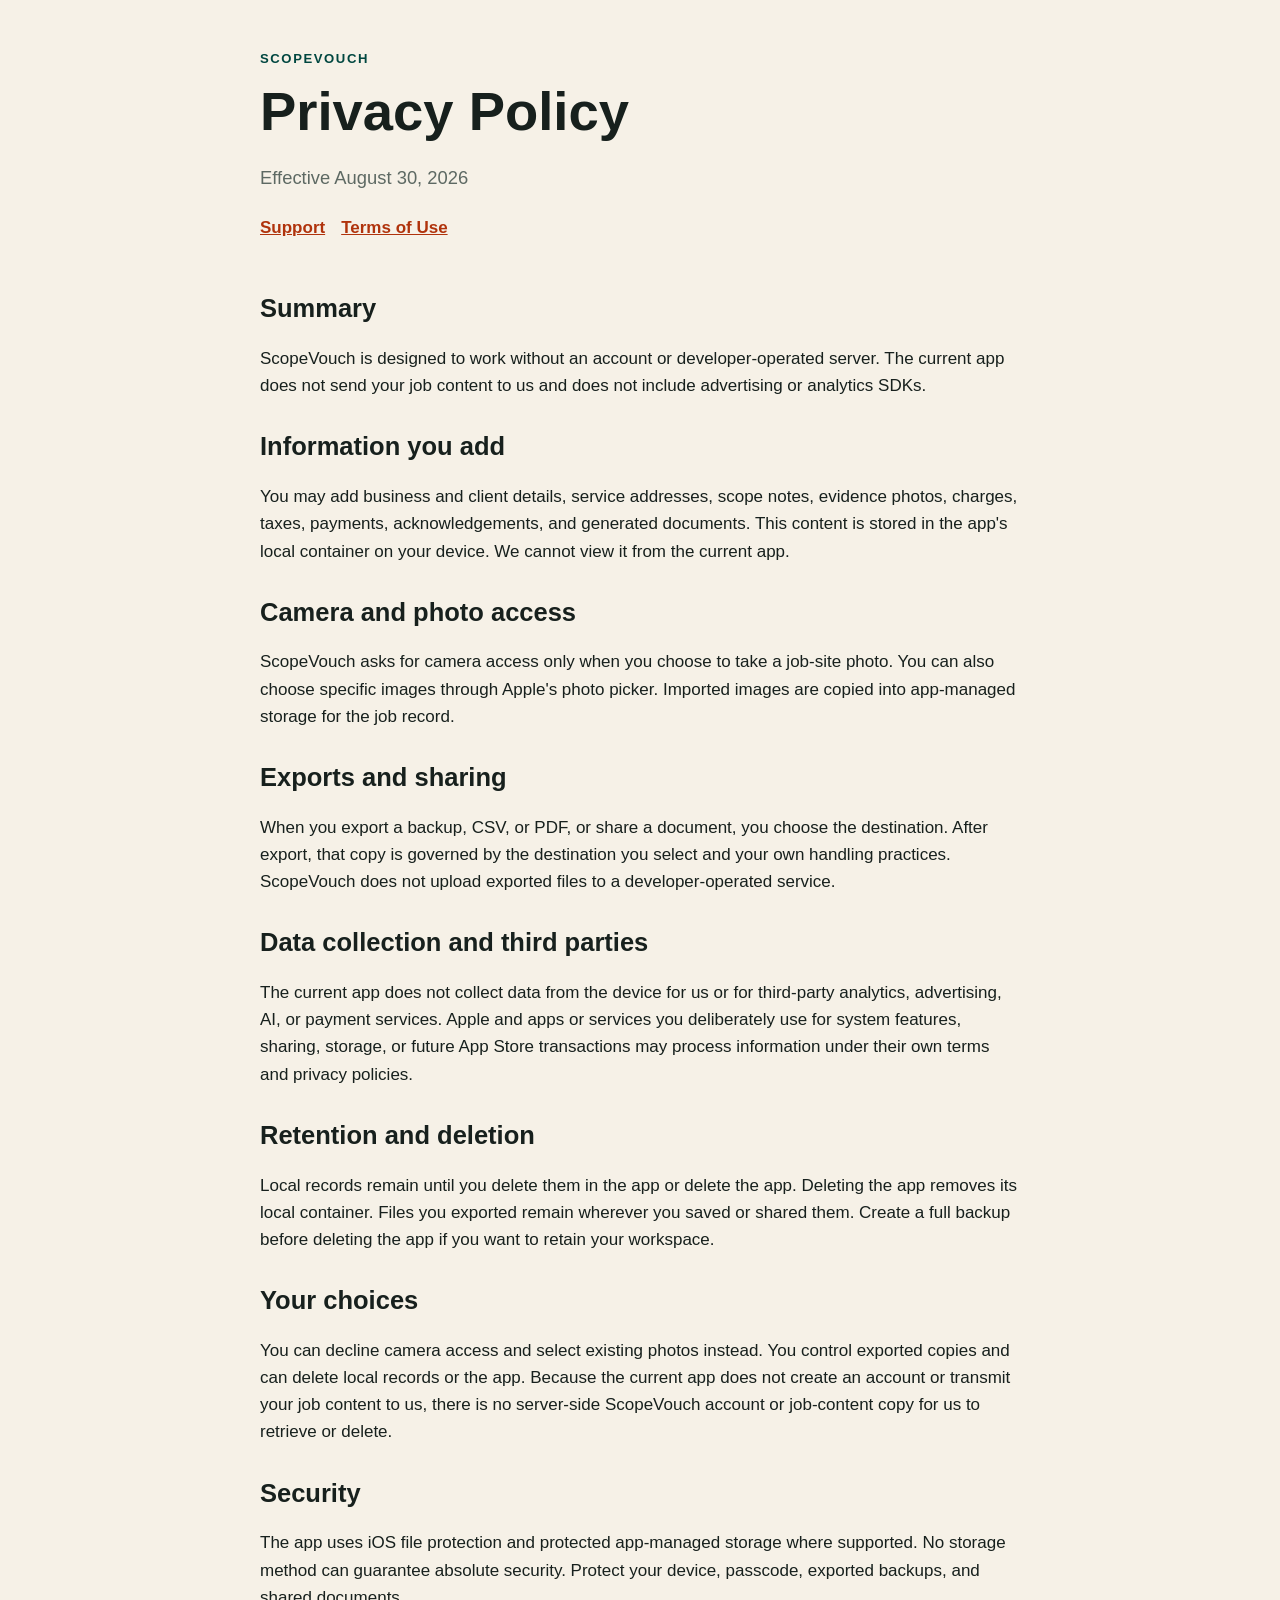
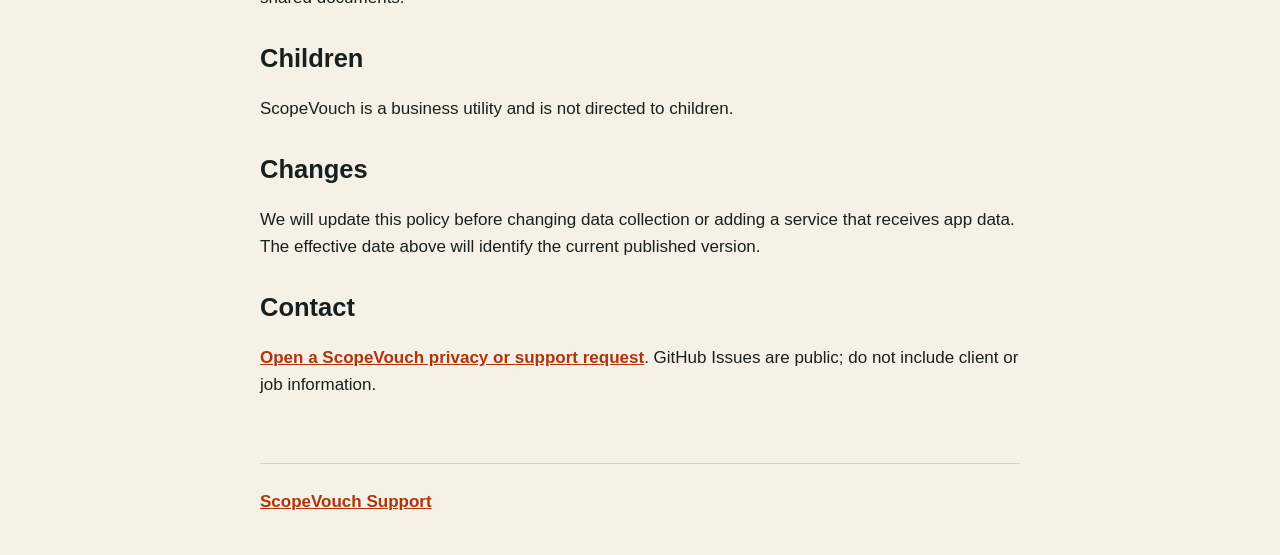
==== privacy.html @ 6683c595 "Publish ScopeVouch support and privacy pages" ====
<!doctype html>
<html lang="en-US">
<head>
  <meta charset="utf-8">
  <meta name="viewport" content="width=device-width, initial-scale=1">
  <title>ScopeVouch Privacy Policy</title>
  <link rel="stylesheet" href="styles.css">
</head>
<body>
  <header>
    <div class="brand">ScopeVouch</div>
    <h1>Privacy Policy</h1>
    <p class="lede">Effective August 30, 2026</p>
    <nav aria-label="Support pages"><a href="index.html">Support</a><a href="terms.html">Terms of Use</a></nav>
  </header>
  <main>
    <h2>Summary</h2>
    <p>ScopeVouch is designed to work without an account or developer-operated server. The current app does not send your job content to us and does not include advertising or analytics SDKs.</p>
    <h2>Information you add</h2>
    <p>You may add business and client details, service addresses, scope notes, evidence photos, charges, taxes, payments, acknowledgements, and generated documents. This content is stored in the app's local container on your device. We cannot view it from the current app.</p>
    <h2>Camera and photo access</h2>
    <p>ScopeVouch asks for camera access only when you choose to take a job-site photo. You can also choose specific images through Apple's photo picker. Imported images are copied into app-managed storage for the job record.</p>
    <h2>Exports and sharing</h2>
    <p>When you export a backup, CSV, or PDF, or share a document, you choose the destination. After export, that copy is governed by the destination you select and your own handling practices. ScopeVouch does not upload exported files to a developer-operated service.</p>
    <h2>Data collection and third parties</h2>
    <p>The current app does not collect data from the device for us or for third-party analytics, advertising, AI, or payment services. Apple and apps or services you deliberately use for system features, sharing, storage, or future App Store transactions may process information under their own terms and privacy policies.</p>
    <h2>Retention and deletion</h2>
    <p>Local records remain until you delete them in the app or delete the app. Deleting the app removes its local container. Files you exported remain wherever you saved or shared them. Create a full backup before deleting the app if you want to retain your workspace.</p>
    <h2>Your choices</h2>
    <p>You can decline camera access and select existing photos instead. You control exported copies and can delete local records or the app. Because the current app does not create an account or transmit your job content to us, there is no server-side ScopeVouch account or job-content copy for us to retrieve or delete.</p>
    <h2>Security</h2>
    <p>The app uses iOS file protection and protected app-managed storage where supported. No storage method can guarantee absolute security. Protect your device, passcode, exported backups, and shared documents.</p>
    <h2>Children</h2>
    <p>ScopeVouch is a business utility and is not directed to children.</p>
    <h2>Changes</h2>
    <p>We will update this policy before changing data collection or adding a service that receives app data. The effective date above will identify the current published version.</p>
    <h2>Contact</h2>
    <p><a href="https://github.com/khoanguyen1192/ScopeVouch-Support/issues/new">Open a ScopeVouch privacy or support request</a>. GitHub Issues are public; do not include client or job information.</p>
  </main>
  <footer><a href="index.html">ScopeVouch Support</a></footer>
</body>
</html>
---- styles.css ----
:root {
  color-scheme: light dark;
  --canvas: #f6f1e7;
  --surface: #fffdf8;
  --ink: #17201d;
  --muted: #5d6963;
  --action: #b0330c;
  --ready: #004740;
  --line: color-mix(in srgb, var(--ink) 16%, transparent);
}

* { box-sizing: border-box; }

body {
  margin: 0;
  background: var(--canvas);
  color: var(--ink);
  font: 17px/1.6 -apple-system, BlinkMacSystemFont, "Segoe UI", sans-serif;
}

header, main, footer {
  width: min(760px, calc(100% - 40px));
  margin-inline: auto;
}

header { padding: 48px 0 20px; }
main { padding-bottom: 48px; }
footer {
  border-top: 1px solid var(--line);
  padding: 24px 0 40px;
  color: var(--muted);
}

.brand {
  color: var(--ready);
  font-size: .82rem;
  font-weight: 800;
  letter-spacing: .12em;
  text-transform: uppercase;
}

h1, h2 { line-height: 1.2; }
h1 { margin: 10px 0; font-size: clamp(2rem, 7vw, 3.4rem); }
h2 { margin-top: 2rem; }

.lede { color: var(--muted); font-size: 1.15rem; }
.card {
  margin: 22px 0;
  padding: 22px;
  background: var(--surface);
  border: 1px solid var(--line);
  border-radius: 14px;
}

a { color: var(--action); font-weight: 650; }
nav { display: flex; flex-wrap: wrap; gap: 16px; margin-top: 22px; }
li + li { margin-top: .5rem; }
code { overflow-wrap: anywhere; }

@media (prefers-color-scheme: dark) {
  :root {
    --canvas: #111513;
    --surface: #1c2320;
    --ink: #f4f1e9;
    --muted: #b9c2bd;
    --action: #ff6e38;
    --ready: #5cd6c7;
  }
}
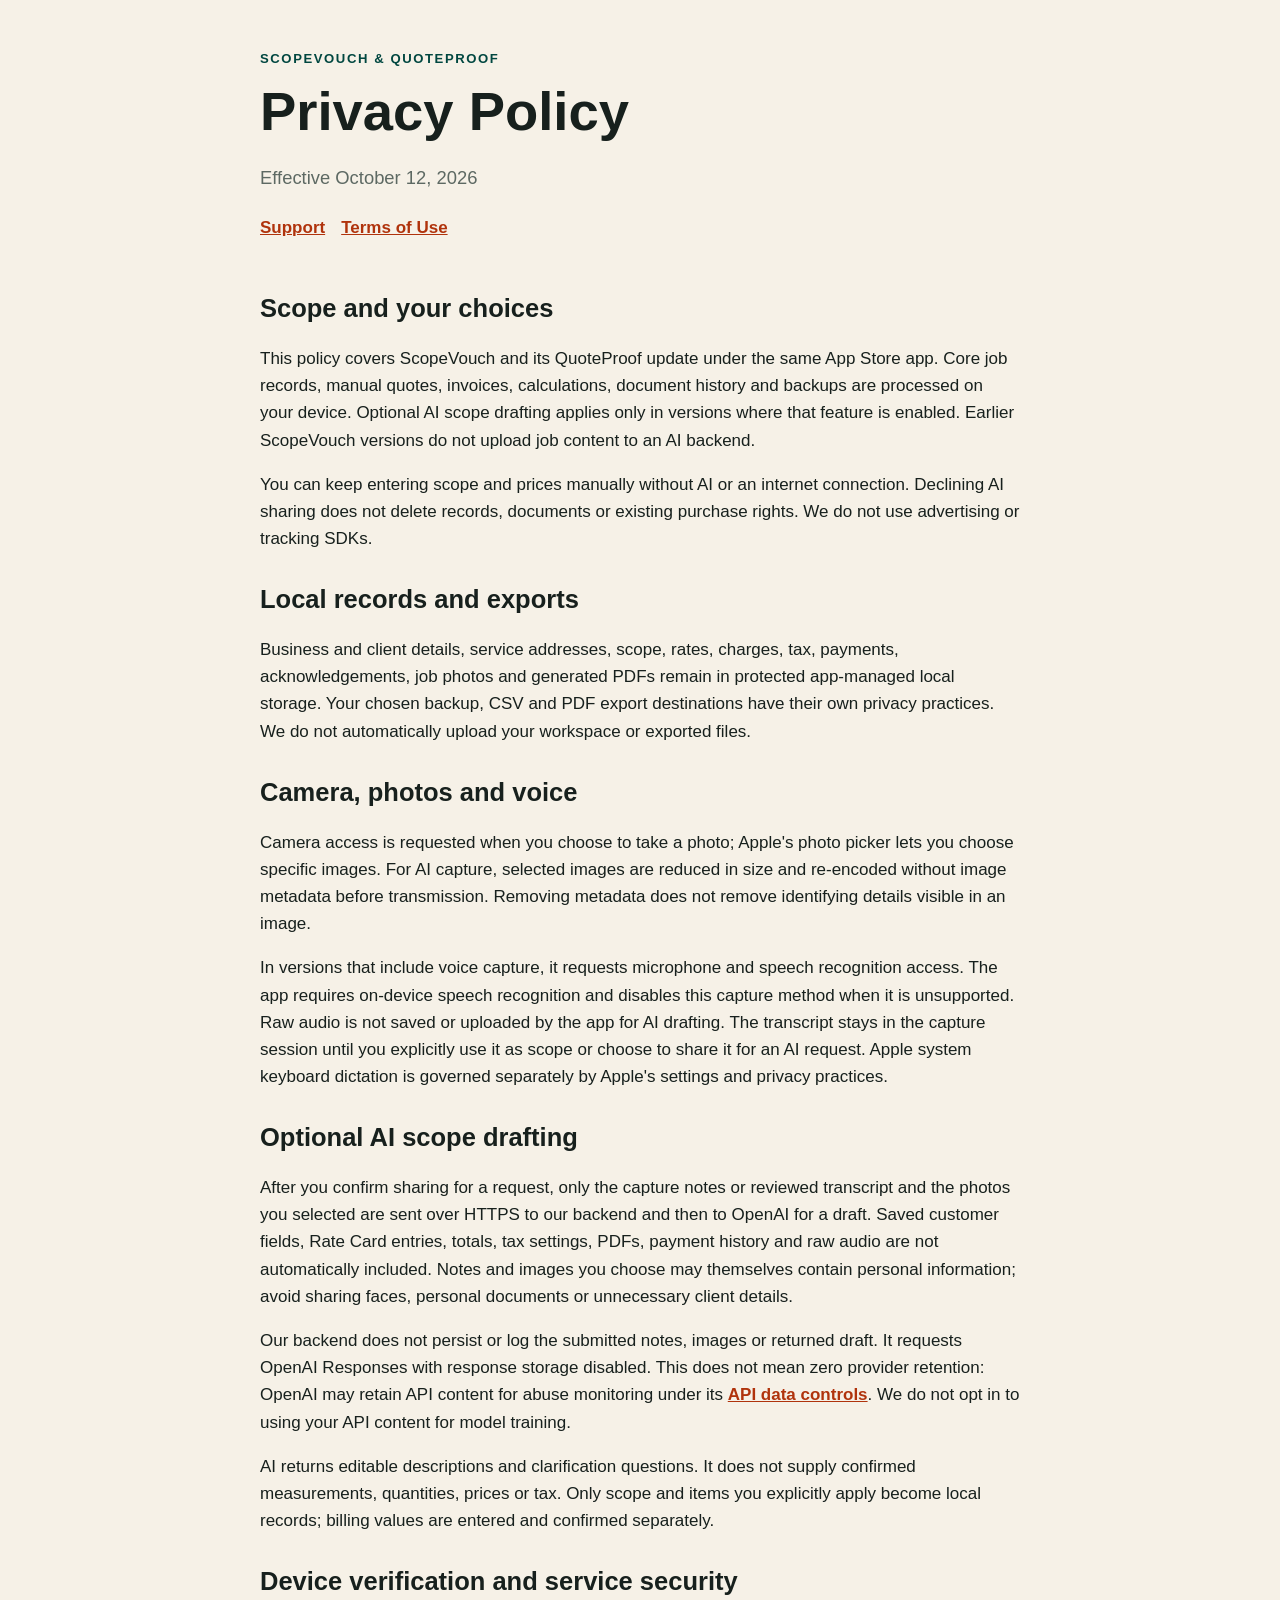
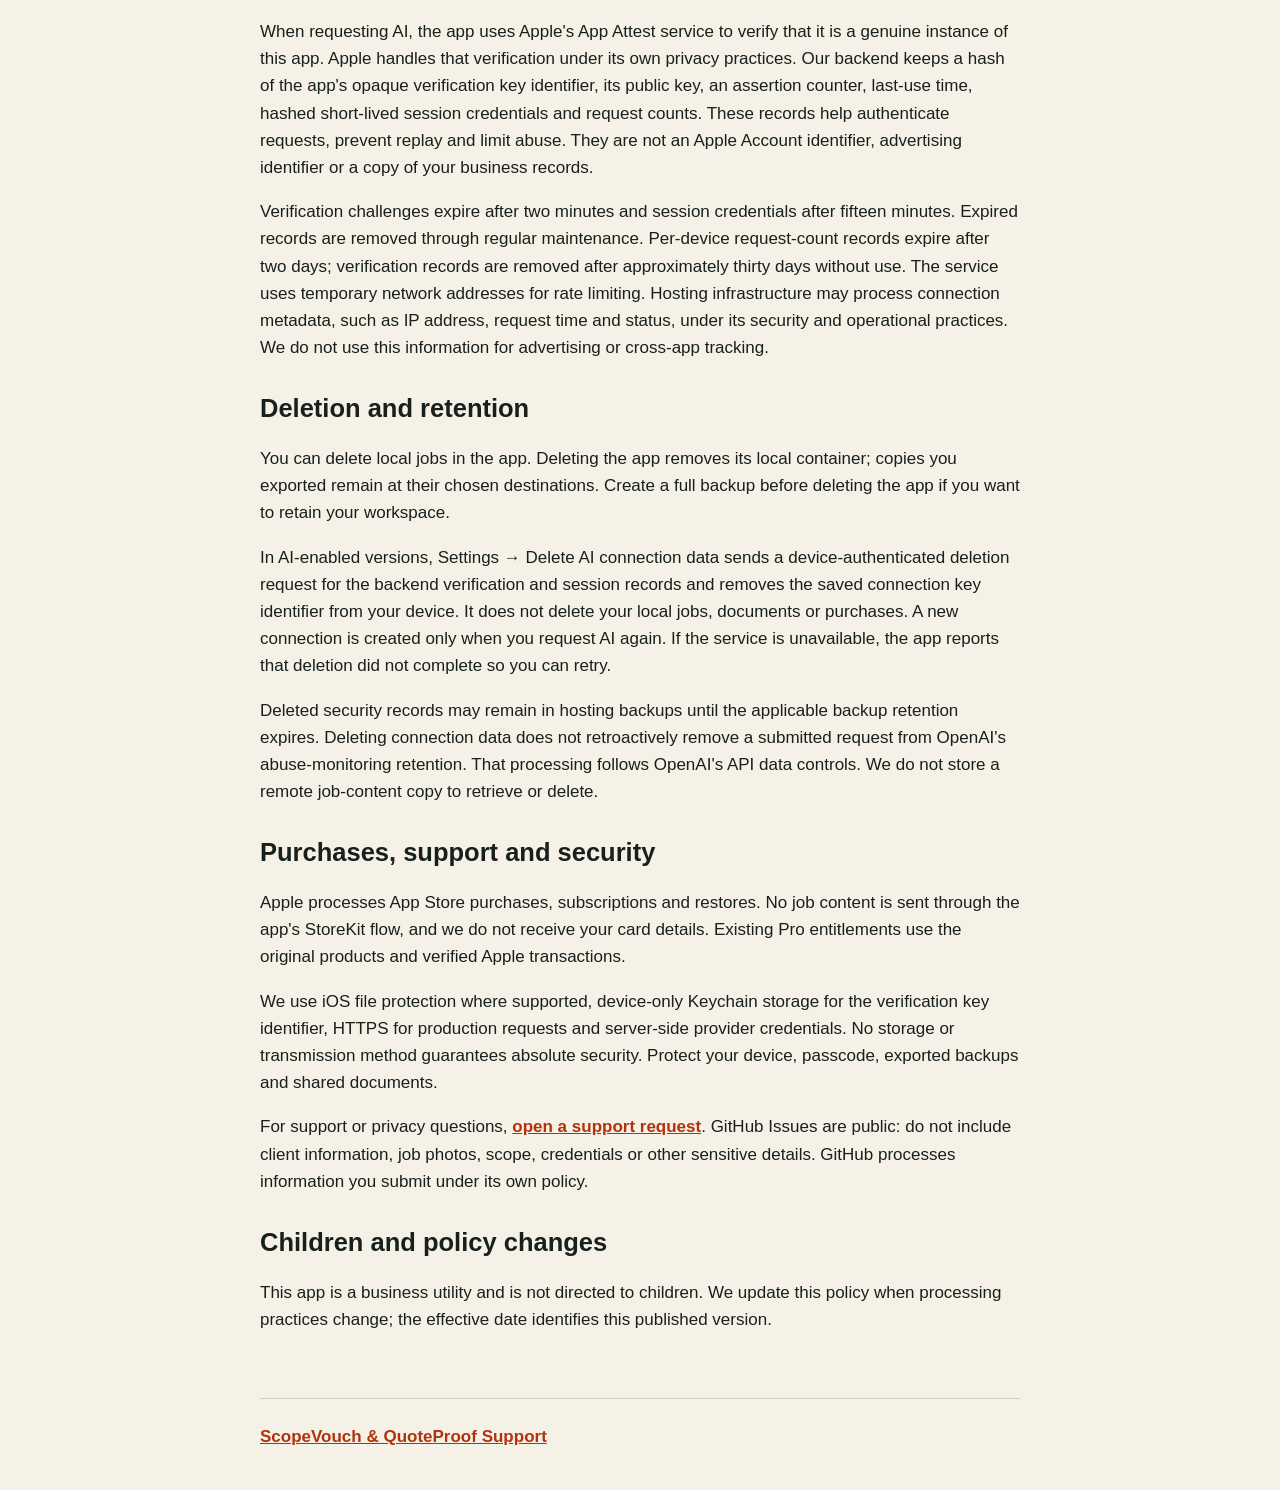
==== commit 1b6fa6cf: "docs: explain optional QuoteProof AI and device privacy" ====
--- a/privacy.html
+++ b/privacy.html
@@ -3,40 +3,43 @@
 <head>
   <meta charset="utf-8">
   <meta name="viewport" content="width=device-width, initial-scale=1">
-  <title>ScopeVouch Privacy Policy</title>
+  <title>ScopeVouch &amp; QuoteProof Privacy Policy</title>
   <link rel="stylesheet" href="styles.css">
 </head>
 <body>
   <header>
-    <div class="brand">ScopeVouch</div>
+    <div class="brand">ScopeVouch &amp; QuoteProof</div>
     <h1>Privacy Policy</h1>
-    <p class="lede">Effective August 30, 2026</p>
+    <p class="lede">Effective October 12, 2026</p>
     <nav aria-label="Support pages"><a href="index.html">Support</a><a href="terms.html">Terms of Use</a></nav>
   </header>
   <main>
-    <h2>Summary</h2>
-    <p>ScopeVouch is designed to work without an account or developer-operated server. The current app does not send your job content to us and does not include advertising or analytics SDKs.</p>
-    <h2>Information you add</h2>
-    <p>You may add business and client details, service addresses, scope notes, evidence photos, charges, taxes, payments, acknowledgements, and generated documents. This content is stored in the app's local container on your device. We cannot view it from the current app.</p>
-    <h2>Camera and photo access</h2>
-    <p>ScopeVouch asks for camera access only when you choose to take a job-site photo. You can also choose specific images through Apple's photo picker. Imported images are copied into app-managed storage for the job record.</p>
-    <h2>Exports and sharing</h2>
-    <p>When you export a backup, CSV, or PDF, or share a document, you choose the destination. After export, that copy is governed by the destination you select and your own handling practices. ScopeVouch does not upload exported files to a developer-operated service.</p>
-    <h2>Data collection and third parties</h2>
-    <p>The current app does not collect data from the device for us or for third-party analytics, advertising, AI, or payment services. Apple and apps or services you deliberately use for system features, sharing, storage, or future App Store transactions may process information under their own terms and privacy policies.</p>
-    <h2>Retention and deletion</h2>
-    <p>Local records remain until you delete them in the app or delete the app. Deleting the app removes its local container. Files you exported remain wherever you saved or shared them. Create a full backup before deleting the app if you want to retain your workspace.</p>
-    <h2>Your choices</h2>
-    <p>You can decline camera access and select existing photos instead. You control exported copies and can delete local records or the app. Because the current app does not create an account or transmit your job content to us, there is no server-side ScopeVouch account or job-content copy for us to retrieve or delete.</p>
-    <h2>Security</h2>
-    <p>The app uses iOS file protection and protected app-managed storage where supported. No storage method can guarantee absolute security. Protect your device, passcode, exported backups, and shared documents.</p>
-    <h2>Children</h2>
-    <p>ScopeVouch is a business utility and is not directed to children.</p>
-    <h2>Changes</h2>
-    <p>We will update this policy before changing data collection or adding a service that receives app data. The effective date above will identify the current published version.</p>
-    <h2>Contact</h2>
-    <p><a href="https://github.com/khoanguyen1192/ScopeVouch-Support/issues/new">Open a ScopeVouch privacy or support request</a>. GitHub Issues are public; do not include client or job information.</p>
+    <h2>Scope and your choices</h2>
+    <p>This policy covers ScopeVouch and its QuoteProof update under the same App Store app. Core job records, manual quotes, invoices, calculations, document history and backups are processed on your device. Optional AI scope drafting applies only in versions where that feature is enabled. Earlier ScopeVouch versions do not upload job content to an AI backend.</p>
+    <p>You can keep entering scope and prices manually without AI or an internet connection. Declining AI sharing does not delete records, documents or existing purchase rights. We do not use advertising or tracking SDKs.</p>
+    <h2>Local records and exports</h2>
+    <p>Business and client details, service addresses, scope, rates, charges, tax, payments, acknowledgements, job photos and generated PDFs remain in protected app-managed local storage. Your chosen backup, CSV and PDF export destinations have their own privacy practices. We do not automatically upload your workspace or exported files.</p>
+    <h2>Camera, photos and voice</h2>
+    <p>Camera access is requested when you choose to take a photo; Apple's photo picker lets you choose specific images. For AI capture, selected images are reduced in size and re-encoded without image metadata before transmission. Removing metadata does not remove identifying details visible in an image.</p>
+    <p>In versions that include voice capture, it requests microphone and speech recognition access. The app requires on-device speech recognition and disables this capture method when it is unsupported. Raw audio is not saved or uploaded by the app for AI drafting. The transcript stays in the capture session until you explicitly use it as scope or choose to share it for an AI request. Apple system keyboard dictation is governed separately by Apple's settings and privacy practices.</p>
+    <h2>Optional AI scope drafting</h2>
+    <p>After you confirm sharing for a request, only the capture notes or reviewed transcript and the photos you selected are sent over HTTPS to our backend and then to OpenAI for a draft. Saved customer fields, Rate Card entries, totals, tax settings, PDFs, payment history and raw audio are not automatically included. Notes and images you choose may themselves contain personal information; avoid sharing faces, personal documents or unnecessary client details.</p>
+    <p>Our backend does not persist or log the submitted notes, images or returned draft. It requests OpenAI Responses with response storage disabled. This does not mean zero provider retention: OpenAI may retain API content for abuse monitoring under its <a href="https://developers.openai.com/api/docs/guides/your-data">API data controls</a>. We do not opt in to using your API content for model training.</p>
+    <p>AI returns editable descriptions and clarification questions. It does not supply confirmed measurements, quantities, prices or tax. Only scope and items you explicitly apply become local records; billing values are entered and confirmed separately.</p>
+    <h2>Device verification and service security</h2>
+    <p>When requesting AI, the app uses Apple's App Attest service to verify that it is a genuine instance of this app. Apple handles that verification under its own privacy practices. Our backend keeps a hash of the app's opaque verification key identifier, its public key, an assertion counter, last-use time, hashed short-lived session credentials and request counts. These records help authenticate requests, prevent replay and limit abuse. They are not an Apple Account identifier, advertising identifier or a copy of your business records.</p>
+    <p>Verification challenges expire after two minutes and session credentials after fifteen minutes. Expired records are removed through regular maintenance. Per-device request-count records expire after two days; verification records are removed after approximately thirty days without use. The service uses temporary network addresses for rate limiting. Hosting infrastructure may process connection metadata, such as IP address, request time and status, under its security and operational practices. We do not use this information for advertising or cross-app tracking.</p>
+    <h2>Deletion and retention</h2>
+    <p>You can delete local jobs in the app. Deleting the app removes its local container; copies you exported remain at their chosen destinations. Create a full backup before deleting the app if you want to retain your workspace.</p>
+    <p>In AI-enabled versions, Settings → Delete AI connection data sends a device-authenticated deletion request for the backend verification and session records and removes the saved connection key identifier from your device. It does not delete your local jobs, documents or purchases. A new connection is created only when you request AI again. If the service is unavailable, the app reports that deletion did not complete so you can retry.</p>
+    <p>Deleted security records may remain in hosting backups until the applicable backup retention expires. Deleting connection data does not retroactively remove a submitted request from OpenAI's abuse-monitoring retention. That processing follows OpenAI's API data controls. We do not store a remote job-content copy to retrieve or delete.</p>
+    <h2>Purchases, support and security</h2>
+    <p>Apple processes App Store purchases, subscriptions and restores. No job content is sent through the app's StoreKit flow, and we do not receive your card details. Existing Pro entitlements use the original products and verified Apple transactions.</p>
+    <p>We use iOS file protection where supported, device-only Keychain storage for the verification key identifier, HTTPS for production requests and server-side provider credentials. No storage or transmission method guarantees absolute security. Protect your device, passcode, exported backups and shared documents.</p>
+    <p>For support or privacy questions, <a href="https://github.com/khoanguyen1192/ScopeVouch-Support/issues/new">open a support request</a>. GitHub Issues are public: do not include client information, job photos, scope, credentials or other sensitive details. GitHub processes information you submit under its own policy.</p>
+    <h2>Children and policy changes</h2>
+    <p>This app is a business utility and is not directed to children. We update this policy when processing practices change; the effective date identifies this published version.</p>
   </main>
-  <footer><a href="index.html">ScopeVouch Support</a></footer>
+  <footer><a href="index.html">ScopeVouch &amp; QuoteProof Support</a></footer>
 </body>
 </html>
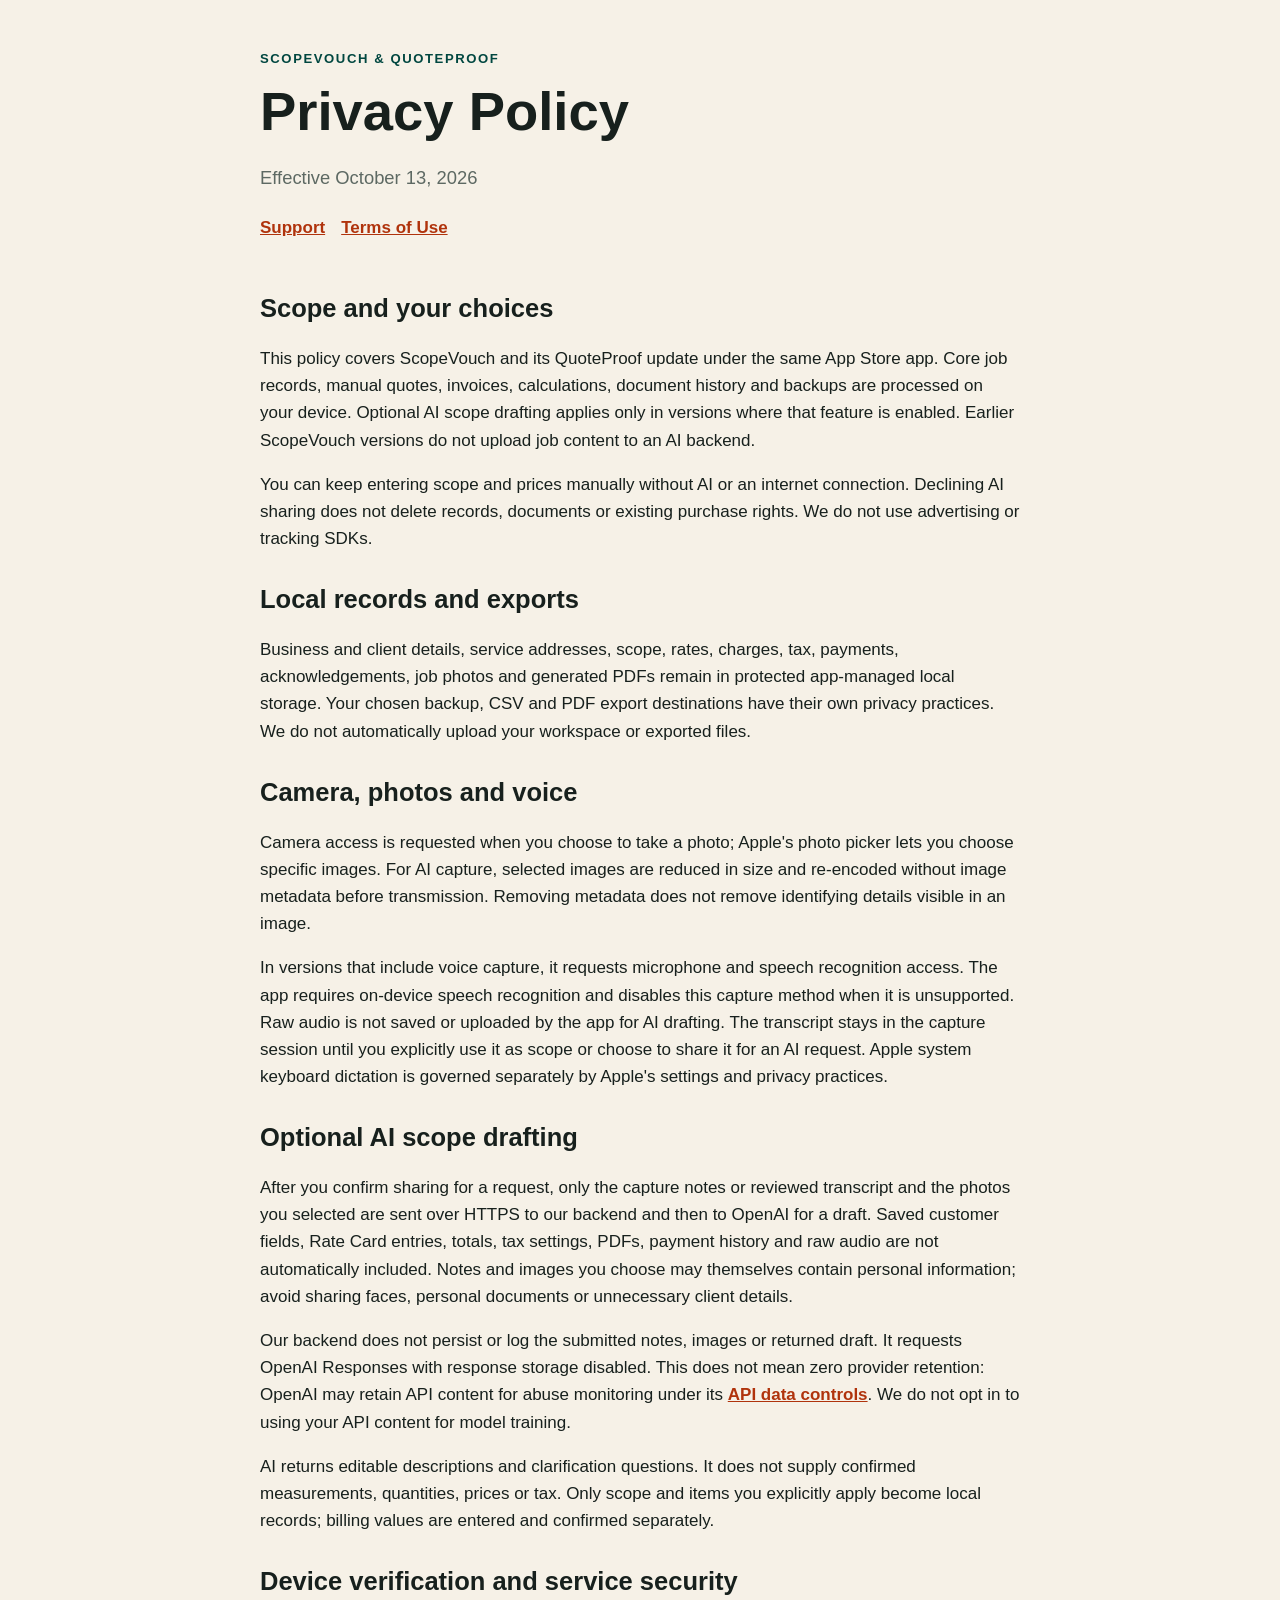
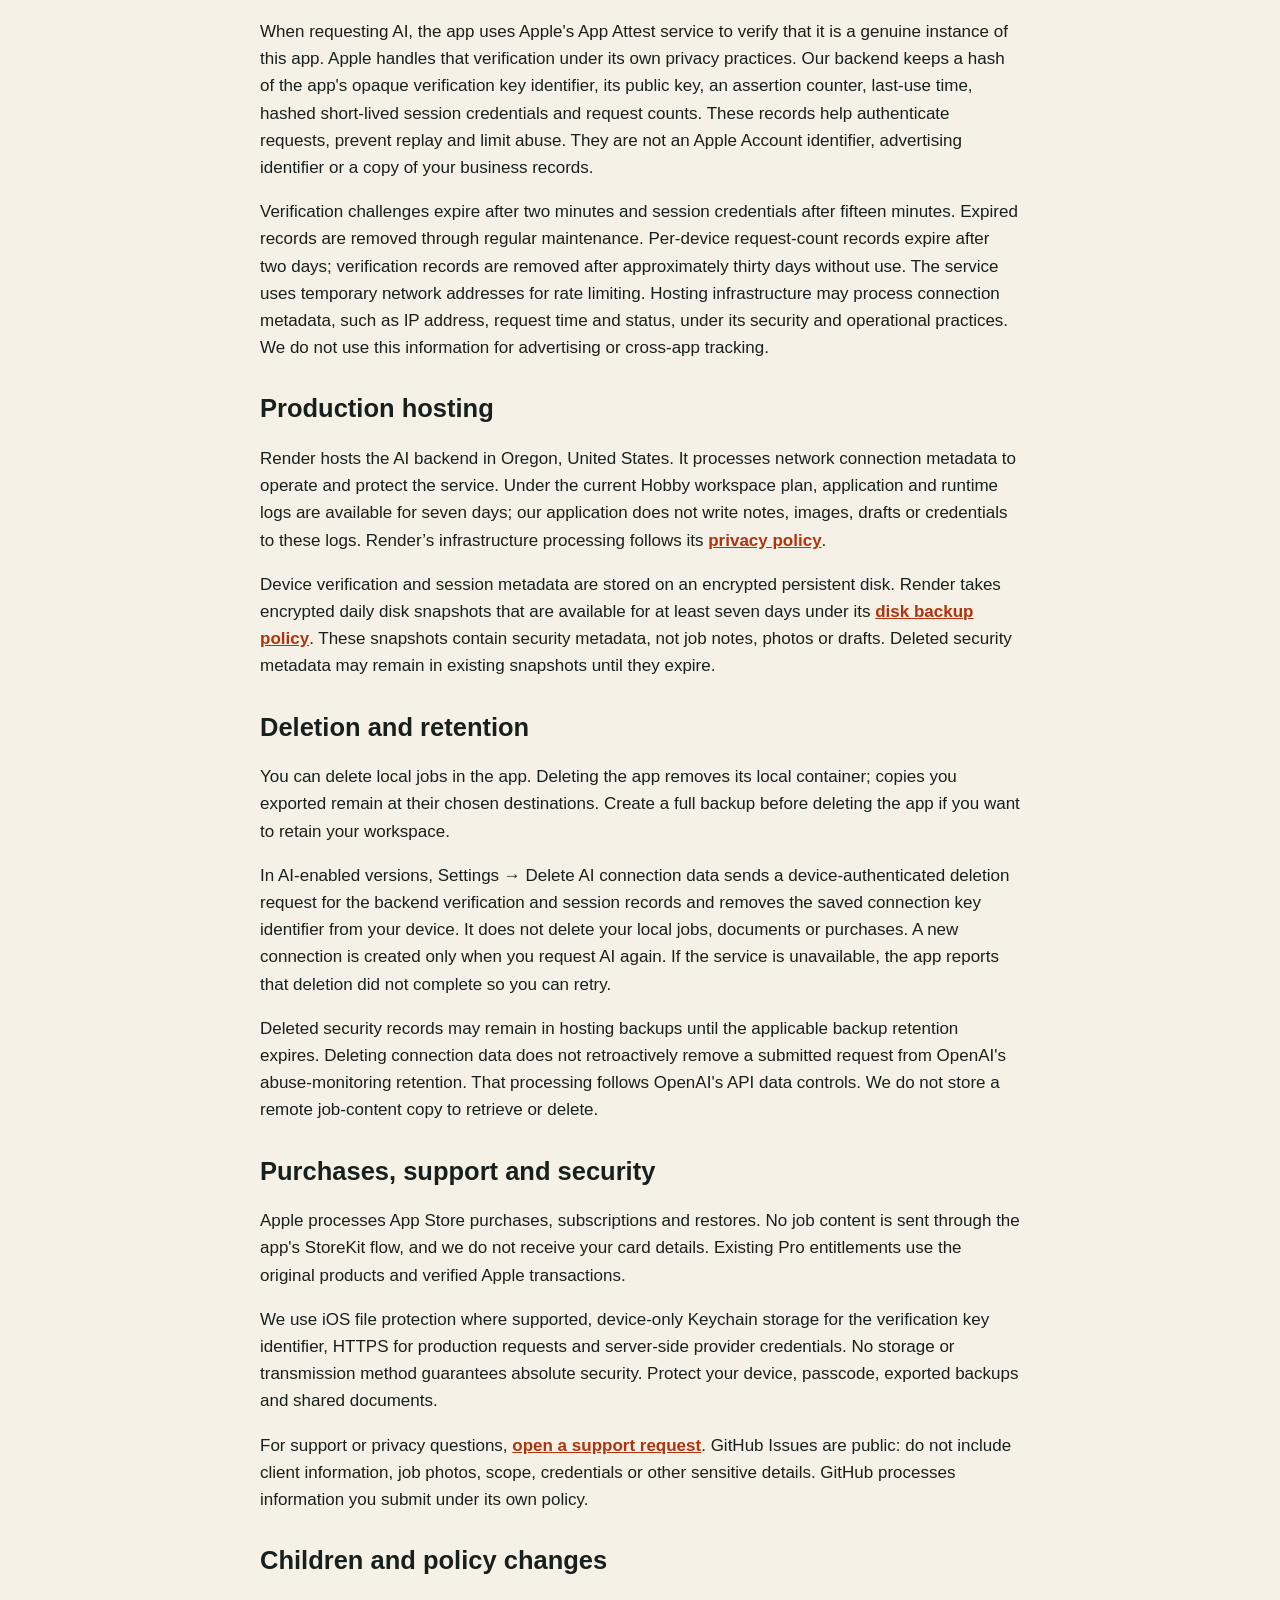
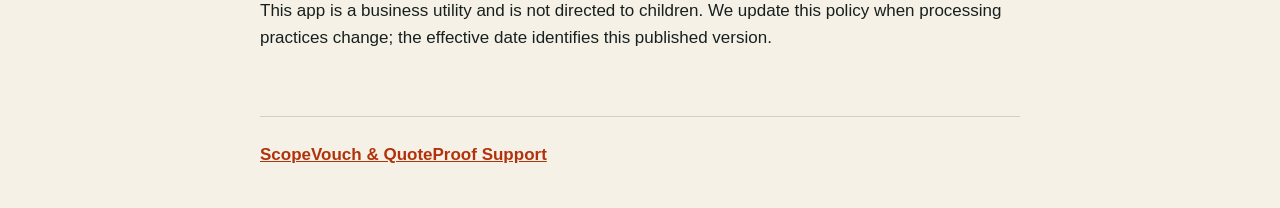
==== commit 1c32a933: "docs: disclose QuoteProof Render hosting and backup retention" ====
--- a/privacy.html
+++ b/privacy.html
@@ -10,7 +10,7 @@
   <header>
     <div class="brand">ScopeVouch &amp; QuoteProof</div>
     <h1>Privacy Policy</h1>
-    <p class="lede">Effective October 12, 2026</p>
+    <p class="lede">Effective October 13, 2026</p>
     <nav aria-label="Support pages"><a href="index.html">Support</a><a href="terms.html">Terms of Use</a></nav>
   </header>
   <main>
@@ -29,6 +29,9 @@
     <h2>Device verification and service security</h2>
     <p>When requesting AI, the app uses Apple's App Attest service to verify that it is a genuine instance of this app. Apple handles that verification under its own privacy practices. Our backend keeps a hash of the app's opaque verification key identifier, its public key, an assertion counter, last-use time, hashed short-lived session credentials and request counts. These records help authenticate requests, prevent replay and limit abuse. They are not an Apple Account identifier, advertising identifier or a copy of your business records.</p>
     <p>Verification challenges expire after two minutes and session credentials after fifteen minutes. Expired records are removed through regular maintenance. Per-device request-count records expire after two days; verification records are removed after approximately thirty days without use. The service uses temporary network addresses for rate limiting. Hosting infrastructure may process connection metadata, such as IP address, request time and status, under its security and operational practices. We do not use this information for advertising or cross-app tracking.</p>
+    <h2>Production hosting</h2>
+    <p>Render hosts the AI backend in Oregon, United States. It processes network connection metadata to operate and protect the service. Under the current Hobby workspace plan, application and runtime logs are available for seven days; our application does not write notes, images, drafts or credentials to these logs. Render’s infrastructure processing follows its <a href="https://render.com/privacy">privacy policy</a>.</p>
+    <p>Device verification and session metadata are stored on an encrypted persistent disk. Render takes encrypted daily disk snapshots that are available for at least seven days under its <a href="https://render.com/docs/disks">disk backup policy</a>. These snapshots contain security metadata, not job notes, photos or drafts. Deleted security metadata may remain in existing snapshots until they expire.</p>
     <h2>Deletion and retention</h2>
     <p>You can delete local jobs in the app. Deleting the app removes its local container; copies you exported remain at their chosen destinations. Create a full backup before deleting the app if you want to retain your workspace.</p>
     <p>In AI-enabled versions, Settings → Delete AI connection data sends a device-authenticated deletion request for the backend verification and session records and removes the saved connection key identifier from your device. It does not delete your local jobs, documents or purchases. A new connection is created only when you request AI again. If the service is unavailable, the app reports that deletion did not complete so you can retry.</p>
